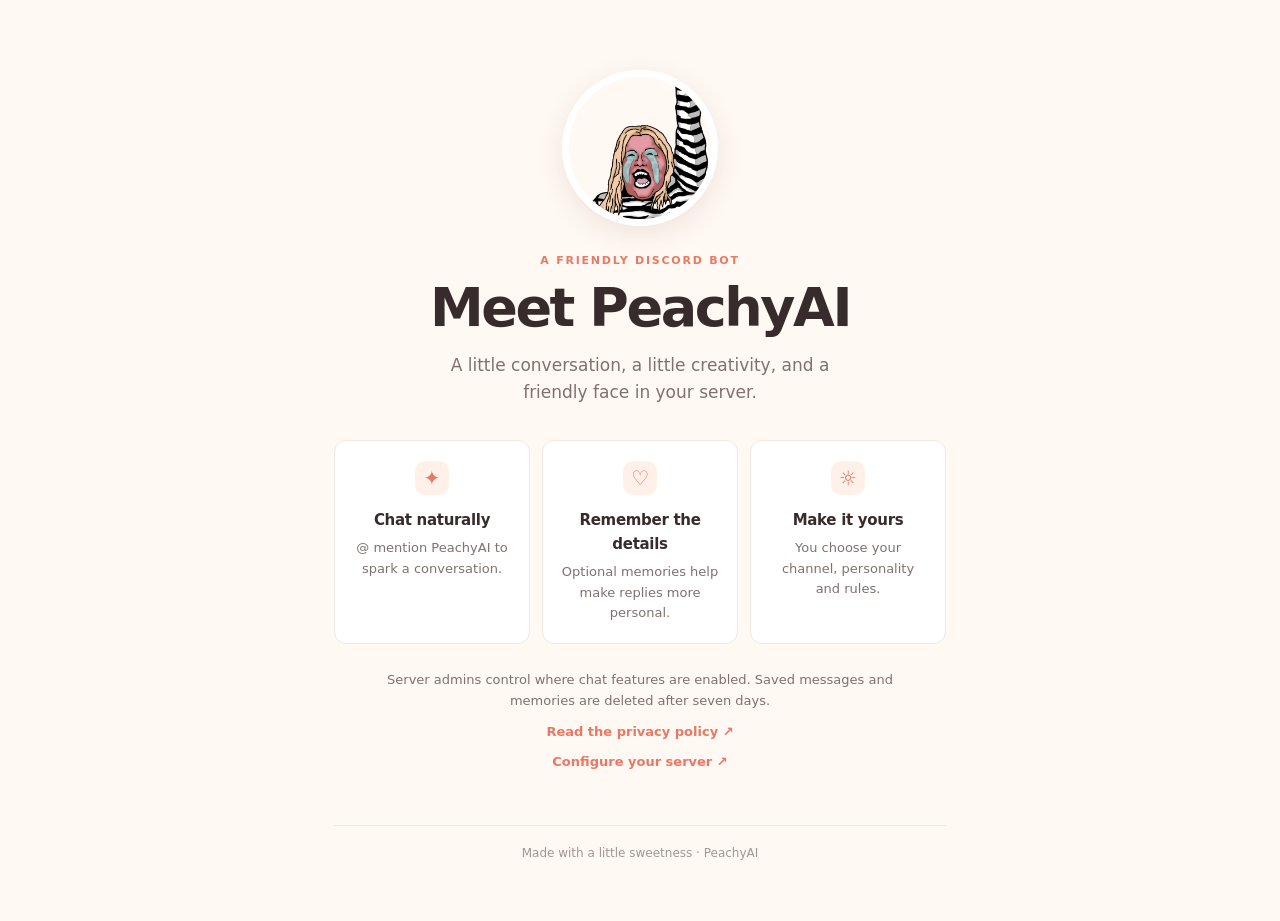
==== index.html @ 5ff1ff27 "Update feature descriptions in index.html" ====
<!doctype html>
<html lang="en">
  <head>
    <meta charset="utf-8">
    <meta name="viewport" content="width=device-width, initial-scale=1">
    <meta name="theme-color" content="#fff8f3">
    <meta name="description" content="PeachyAI is a friendly Discord bot for natural conversation and helpful memories.">
    <title>PeachyAI — Your server's friendly AI</title>
    <link rel="stylesheet" href="style.css">
  </head>
  <body>
    <main class="page">
      <img class="bot-icon" src="megaton-regular.png" alt="Megaton, PeachyAI's peach-colored mascot">
      <p class="eyebrow">A FRIENDLY DISCORD BOT</p>
      <h1>Meet PeachyAI</h1>
      <p class="intro">A little conversation, a little creativity, and a friendly face in your server.</p>

      <section class="features" aria-label="PeachyAI features">
        <article><span aria-hidden="true">✦</span><h2>Chat naturally</h2><p>@ mention PeachyAI to spark a conversation.</p></article>
        <article><span aria-hidden="true">♡</span><h2>Remember the details</h2><p>Optional memories help make replies more personal.</p></article>
        <article><span aria-hidden="true">☼</span><h2>Make it yours</h2><p>You choose your channel, personality and rules.</p></article>
      </section>

      <p class="privacy-note">Server admins control where chat features are enabled. Saved messages and memories are deleted after seven days.</p>
      <a class="privacy-link" href="privacy.html">Read the privacy policy <span aria-hidden="true">↗</span></a>
      <a class="privacy-link dashboard-link" href="dashboard/index.html">Configure your server <span aria-hidden="true">↗</span></a>
      <footer>Made with a little sweetness · PeachyAI</footer>
    </main>
  </body>
</html>
---- style.css ----
:root{color-scheme:light;--ink:#382b2b;--muted:#81716c;--peach:#e77965;--cream:#fff8f3;--line:#f0e7e1}
*{box-sizing:border-box}
body{margin:0;min-height:100vh;padding:34px 20px;background:var(--cream);color:var(--ink);font-family:ui-rounded,"Avenir Next",Avenir,system-ui,sans-serif;line-height:1.6}
.page{width:min(100%,660px);margin:0 auto;text-align:center;padding:36px 24px 24px}
.bot-icon{display:block;width:156px;height:156px;object-fit:cover;border-radius:50%;margin:0 auto 26px;border:7px solid #fff;box-shadow:0 8px 28px #7e49301c}
.eyebrow{margin:0 0 8px;color:var(--peach);font-size:11px;font-weight:800;letter-spacing:.16em}
h1{margin:0;font-size:clamp(36px,8vw,54px);line-height:1.1;letter-spacing:-.045em}
.intro{max-width:440px;margin:15px auto 34px;color:var(--muted);font-size:17px}
.features{display:grid;grid-template-columns:repeat(3,1fr);gap:12px;text-align:left}
.features article{padding:20px 17px;background:#fff;border:1px solid var(--line);border-radius:12px;text-align:center}
.features article>span{display:grid;place-items:center;width:34px;height:34px;margin:0 auto 13px;border-radius:10px;background:#fff0e9;color:var(--peach);font-size:20px}
h2{margin:0 0 6px;font-size:15px;letter-spacing:-.02em}
.features article p{margin:0;color:var(--muted);font-size:13px;line-height:1.55}
.privacy-note{max-width:510px;margin:26px auto 7px;color:var(--muted);font-size:13px}
.privacy-link{color:var(--peach);font-size:13px;font-weight:700;text-decoration:none}.privacy-link:hover{text-decoration:underline}
footer{margin-top:52px;padding-top:18px;border-top:1px solid var(--line);color:#a49691;font-size:12px}
.policy-header{width:min(100%,760px);margin:0 auto 38px;padding:0 10px 17px;display:flex;align-items:center;justify-content:space-between;border-bottom:1px solid var(--line)}
.brand{display:inline-flex;align-items:center;gap:9px;color:var(--ink);font-size:16px;font-weight:750;text-decoration:none}
.brand-image{display:block;width:28px;height:28px;object-fit:cover;border-radius:50%}
.policy{width:min(100%,720px);margin:0 auto;padding:0 10px 30px;text-align:center}
.policy>.eyebrow{margin-bottom:7px}
.policy h1{font-size:clamp(36px,7vw,48px)}
.policy-date{margin:10px 0 32px;color:var(--muted);font-size:13px}
.policy section{margin:0 0 27px;padding:0 0 24px;border-bottom:1px solid var(--line)}
.policy h2{margin:0 0 10px;font-size:21px;letter-spacing:-.025em}
.policy h3{margin:18px 0 7px;font-size:15px}
.policy p,.policy li{color:#655955;font-size:14px;line-height:1.8}
.policy p{margin:0 0 12px}
.policy ul,.policy ol{padding:0;margin:8px 0 14px;list-style-position:inside}
.policy a{color:var(--peach);font-weight:650;text-decoration:underline;text-decoration-color:#e7796560;text-underline-offset:3px}
.policy code{padding:2px 5px;border-radius:5px;background:#fff0e9;color:#8e4a3e;font-size:.9em}
.policy-back{display:inline-block;margin-top:4px;text-decoration:none!important}
.policy-footer{width:min(100%,760px);margin:0 auto;padding:17px 10px 0;border-top:1px solid var(--line);color:#a49691;font-size:12px;text-align:center}
@media(max-width:580px){body{padding:20px 14px}.page{padding:26px 8px 18px}.bot-icon{width:132px;height:132px;margin-bottom:22px}.features{grid-template-columns:1fr}.features article{padding:18px 16px}.intro{font-size:16px;margin-bottom:26px}footer{margin-top:38px}}

.dashboard-link{display:block;margin-top:8px}
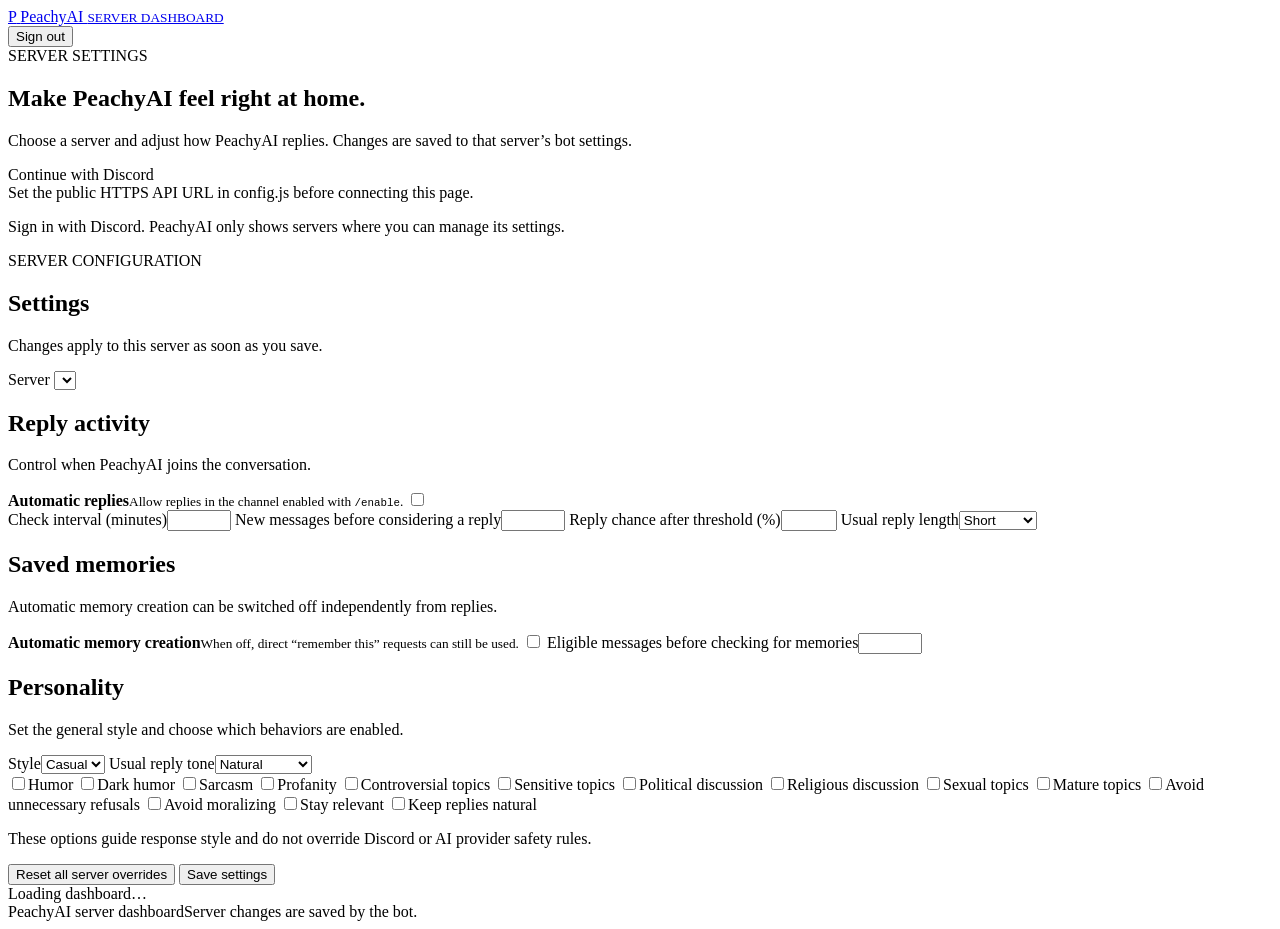
==== commit 11f0bd63: "Add files via upload" ====
--- a/index.html
+++ b/index.html
@@ -1,30 +1,108 @@
 <!doctype html>
 <html lang="en">
-  <head>
-    <meta charset="utf-8">
-    <meta name="viewport" content="width=device-width, initial-scale=1">
-    <meta name="theme-color" content="#fff8f3">
-    <meta name="description" content="PeachyAI is a friendly Discord bot for natural conversation and helpful memories.">
-    <title>PeachyAI — Your server's friendly AI</title>
-    <link rel="stylesheet" href="style.css">
-  </head>
-  <body>
-    <main class="page">
-      <img class="bot-icon" src="megaton-regular.png" alt="Megaton, PeachyAI's peach-colored mascot">
-      <p class="eyebrow">A FRIENDLY DISCORD BOT</p>
-      <h1>Meet PeachyAI</h1>
-      <p class="intro">A little conversation, a little creativity, and a friendly face in your server.</p>
+<head>
+  <meta charset="utf-8">
+  <meta name="viewport" content="width=device-width, initial-scale=1">
+  <meta name="theme-color" content="#fff8f4">
+  <title>PeachyAI Server Dashboard</title>
+  <link rel="stylesheet" href="styles.css">
+  <script src="config.js"></script>
+  <script src="app.js" defer></script>
+</head>
+<body>
+  <header class="topbar">
+    <a class="brand" href="./" aria-label="PeachyAI dashboard home">
+      <span class="brand-mark" aria-hidden="true">P</span>
+      <span>PeachyAI <small>SERVER DASHBOARD</small></span>
+    </a>
+    <div class="account-area">
+      <span id="account-name" class="account-name"></span>
+      <button id="logout-button" class="button button-quiet hidden" type="button">Sign out</button>
+    </div>
+  </header>
 
-      <section class="features" aria-label="PeachyAI features">
-        <article><span aria-hidden="true">✦</span><h2>Chat naturally</h2><p>@ mention PeachyAI to spark a conversation.</p></article>
-        <article><span aria-hidden="true">♡</span><h2>Remember the details</h2><p>Optional memories help make replies more personal.</p></article>
-        <article><span aria-hidden="true">☼</span><h2>Make it yours</h2><p>You choose your channel, personality and rules.</p></article>
-      </section>
+  <main class="shell">
+    <section id="welcome-panel" class="welcome-panel">
+      <div class="eyebrow">SERVER SETTINGS</div>
+      <h1>Make PeachyAI feel right at home.</h1>
+      <p>Choose a server and adjust how PeachyAI replies. Changes are saved to that server’s bot settings.</p>
+      <a id="login-button" class="button button-primary" href="#">Continue with Discord</a>
+      <div id="welcome-notice" class="notice hidden" role="status" aria-live="polite"></div>
+      <p class="fine-print">Sign in with Discord. PeachyAI only shows servers where you can manage its settings.</p>
+    </section>
 
-      <p class="privacy-note">Server admins control where chat features are enabled. Saved messages and memories are deleted after seven days.</p>
-      <a class="privacy-link" href="privacy.html">Read the privacy policy <span aria-hidden="true">↗</span></a>
-      <a class="privacy-link dashboard-link" href="dashboard/index.html">Configure your server <span aria-hidden="true">↗</span></a>
-      <footer>Made with a little sweetness · PeachyAI</footer>
-    </main>
-  </body>
+    <section id="dashboard-panel" class="hidden">
+      <div class="page-heading">
+        <div>
+          <div class="eyebrow">SERVER CONFIGURATION</div>
+          <h1>Settings</h1>
+          <p>Changes apply to this server as soon as you save.</p>
+        </div>
+        <label class="server-picker">
+          <span>Server</span>
+          <select id="guild-select" aria-label="Choose a Discord server"></select>
+        </label>
+      </div>
+
+      <div id="notice" class="notice hidden" role="status" aria-live="polite"></div>
+      <form id="settings-form">
+        <section class="settings-card">
+          <div class="card-heading"><div><h2>Reply activity</h2><p>Control when PeachyAI joins the conversation.</p></div></div>
+          <label class="switch-row">
+            <span><strong>Automatic replies</strong><small>Allow replies in the channel enabled with <code>/enable</code>.</small></span>
+            <input id="automatic-replies" type="checkbox"><span class="switch" aria-hidden="true"></span>
+          </label>
+          <div class="field-grid">
+            <label class="field"><span>Check interval (minutes)</span><input id="response-interval" type="number" inputmode="numeric" pattern="[0-9]*" min="1" max="1440" step="1" required></label>
+            <label class="field"><span>New messages before considering a reply</span><input id="message-threshold" type="number" inputmode="numeric" pattern="[0-9]*" min="1" max="1000" step="1" required></label>
+            <label class="field"><span>Reply chance after threshold (%)</span><input id="reply-chance" type="number" inputmode="numeric" pattern="[0-9]*" min="0" max="100" step="1" required></label>
+            <label class="field"><span>Usual reply length</span><select id="response-length"><option value="short">Short</option><option value="medium">Balanced</option><option value="detailed">Detailed</option></select></label>
+          </div>
+        </section>
+
+        <section class="settings-card">
+          <div class="card-heading"><div><h2>Saved memories</h2><p>Automatic memory creation can be switched off independently from replies.</p></div></div>
+          <label class="switch-row">
+            <span><strong>Automatic memory creation</strong><small>When off, direct “remember this” requests can still be used.</small></span>
+            <input id="automatic-memory" type="checkbox"><span class="switch" aria-hidden="true"></span>
+          </label>
+          <label class="field narrow"><span>Eligible messages before checking for memories</span><input id="memory-batch-size" type="number" inputmode="numeric" pattern="[0-9]*" min="1" max="1000" step="1" required></label>
+        </section>
+
+        <section class="settings-card">
+          <div class="card-heading"><div><h2>Personality</h2><p>Set the general style and choose which behaviors are enabled.</p></div></div>
+          <div class="field-grid">
+            <label class="field"><span>Style</span><select id="style"><option value="casual">Casual</option><option value="playful">Playful</option><option value="calm">Calm</option></select></label>
+            <label class="field"><span>Usual reply tone</span><select id="tone"><option value="natural">Natural</option><option value="lighthearted">Lighthearted</option><option value="relaxed">Relaxed</option></select></label>
+          </div>
+          <div class="toggle-grid">
+            <label class="toggle-option"><input data-personality="humor" type="checkbox"><span>Humor</span></label>
+            <label class="toggle-option"><input data-personality="dark_humor" type="checkbox"><span>Dark humor</span></label>
+            <label class="toggle-option"><input data-personality="sarcasm" type="checkbox"><span>Sarcasm</span></label>
+            <label class="toggle-option"><input data-personality="profanity" type="checkbox"><span>Profanity</span></label>
+            <label class="toggle-option"><input data-personality="controversial_topics" type="checkbox"><span>Controversial topics</span></label>
+            <label class="toggle-option"><input data-personality="sensitive_topics" type="checkbox"><span>Sensitive topics</span></label>
+            <label class="toggle-option"><input data-personality="political_discussion" type="checkbox"><span>Political discussion</span></label>
+            <label class="toggle-option"><input data-personality="religious_discussion" type="checkbox"><span>Religious discussion</span></label>
+            <label class="toggle-option"><input data-personality="sexual_discussion" type="checkbox"><span>Sexual topics</span></label>
+            <label class="toggle-option"><input data-personality="mature_discussion" type="checkbox"><span>Mature topics</span></label>
+            <label class="toggle-option"><input data-personality="avoid_unnecessary_refusals" type="checkbox"><span>Avoid unnecessary refusals</span></label>
+            <label class="toggle-option"><input data-personality="avoid_moralizing" type="checkbox"><span>Avoid moralizing</span></label>
+            <label class="toggle-option"><input data-personality="stay_relevant" type="checkbox"><span>Stay relevant</span></label>
+            <label class="toggle-option"><input data-personality="keep_responses_natural" type="checkbox"><span>Keep replies natural</span></label>
+          </div>
+          <p class="fine-print">These options guide response style and do not override Discord or AI provider safety rules.</p>
+        </section>
+
+        <div class="form-actions">
+          <button id="reset-button" class="button button-quiet" type="button">Reset all server overrides</button>
+          <button id="save-button" class="button button-primary" type="submit">Save settings</button>
+        </div>
+      </form>
+    </section>
+    <div id="loading" class="loading hidden" role="status">Loading dashboard…</div>
+  </main>
+
+  <footer><span>PeachyAI server dashboard</span><span>Server changes are saved by the bot.</span></footer>
+</body>
 </html>
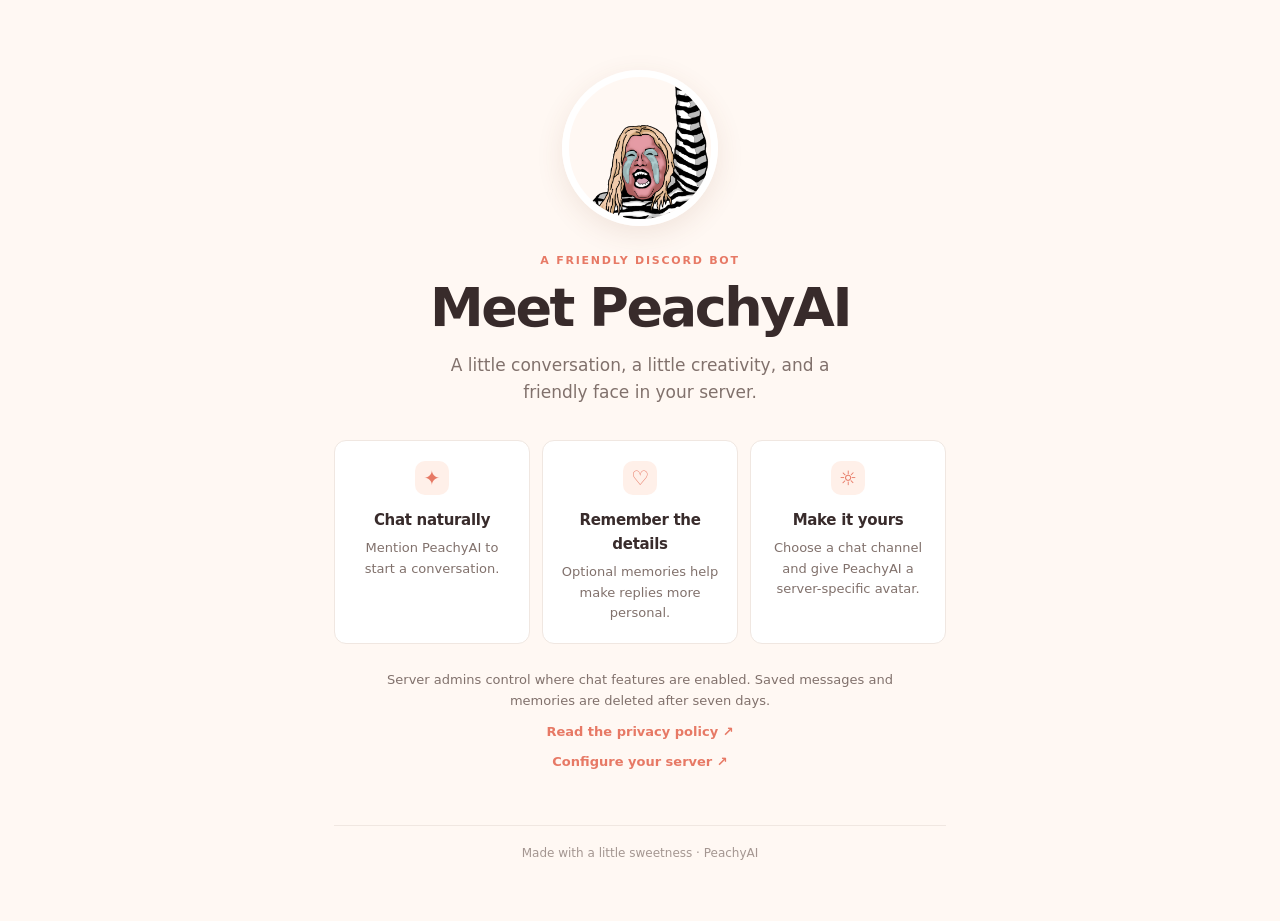
==== commit 97efd8f6: "Add files via upload" ====
--- a/index.html
+++ b/index.html
@@ -1,108 +1,30 @@
 <!doctype html>
 <html lang="en">
-<head>
-  <meta charset="utf-8">
-  <meta name="viewport" content="width=device-width, initial-scale=1">
-  <meta name="theme-color" content="#fff8f4">
-  <title>PeachyAI Server Dashboard</title>
-  <link rel="stylesheet" href="styles.css">
-  <script src="config.js"></script>
-  <script src="app.js" defer></script>
-</head>
-<body>
-  <header class="topbar">
-    <a class="brand" href="./" aria-label="PeachyAI dashboard home">
-      <span class="brand-mark" aria-hidden="true">P</span>
-      <span>PeachyAI <small>SERVER DASHBOARD</small></span>
-    </a>
-    <div class="account-area">
-      <span id="account-name" class="account-name"></span>
-      <button id="logout-button" class="button button-quiet hidden" type="button">Sign out</button>
-    </div>
-  </header>
+  <head>
+    <meta charset="utf-8">
+    <meta name="viewport" content="width=device-width, initial-scale=1">
+    <meta name="theme-color" content="#fff8f3">
+    <meta name="description" content="PeachyAI is a friendly Discord bot for natural conversation and helpful memories.">
+    <title>PeachyAI — Your server's friendly AI</title>
+    <link rel="stylesheet" href="style.css">
+  </head>
+  <body>
+    <main class="page">
+      <img class="bot-icon" src="megaton-regular.png" alt="Megaton, PeachyAI's peach-colored mascot">
+      <p class="eyebrow">A FRIENDLY DISCORD BOT</p>
+      <h1>Meet PeachyAI</h1>
+      <p class="intro">A little conversation, a little creativity, and a friendly face in your server.</p>
 
-  <main class="shell">
-    <section id="welcome-panel" class="welcome-panel">
-      <div class="eyebrow">SERVER SETTINGS</div>
-      <h1>Make PeachyAI feel right at home.</h1>
-      <p>Choose a server and adjust how PeachyAI replies. Changes are saved to that server’s bot settings.</p>
-      <a id="login-button" class="button button-primary" href="#">Continue with Discord</a>
-      <div id="welcome-notice" class="notice hidden" role="status" aria-live="polite"></div>
-      <p class="fine-print">Sign in with Discord. PeachyAI only shows servers where you can manage its settings.</p>
-    </section>
+      <section class="features" aria-label="PeachyAI features">
+        <article><span aria-hidden="true">✦</span><h2>Chat naturally</h2><p>Mention PeachyAI to start a conversation.</p></article>
+        <article><span aria-hidden="true">♡</span><h2>Remember the details</h2><p>Optional memories help make replies more personal.</p></article>
+        <article><span aria-hidden="true">☼</span><h2>Make it yours</h2><p>Choose a chat channel and give PeachyAI a server-specific avatar.</p></article>
+      </section>
 
-    <section id="dashboard-panel" class="hidden">
-      <div class="page-heading">
-        <div>
-          <div class="eyebrow">SERVER CONFIGURATION</div>
-          <h1>Settings</h1>
-          <p>Changes apply to this server as soon as you save.</p>
-        </div>
-        <label class="server-picker">
-          <span>Server</span>
-          <select id="guild-select" aria-label="Choose a Discord server"></select>
-        </label>
-      </div>
-
-      <div id="notice" class="notice hidden" role="status" aria-live="polite"></div>
-      <form id="settings-form">
-        <section class="settings-card">
-          <div class="card-heading"><div><h2>Reply activity</h2><p>Control when PeachyAI joins the conversation.</p></div></div>
-          <label class="switch-row">
-            <span><strong>Automatic replies</strong><small>Allow replies in the channel enabled with <code>/enable</code>.</small></span>
-            <input id="automatic-replies" type="checkbox"><span class="switch" aria-hidden="true"></span>
-          </label>
-          <div class="field-grid">
-            <label class="field"><span>Check interval (minutes)</span><input id="response-interval" type="number" inputmode="numeric" pattern="[0-9]*" min="1" max="1440" step="1" required></label>
-            <label class="field"><span>New messages before considering a reply</span><input id="message-threshold" type="number" inputmode="numeric" pattern="[0-9]*" min="1" max="1000" step="1" required></label>
-            <label class="field"><span>Reply chance after threshold (%)</span><input id="reply-chance" type="number" inputmode="numeric" pattern="[0-9]*" min="0" max="100" step="1" required></label>
-            <label class="field"><span>Usual reply length</span><select id="response-length"><option value="short">Short</option><option value="medium">Balanced</option><option value="detailed">Detailed</option></select></label>
-          </div>
-        </section>
-
-        <section class="settings-card">
-          <div class="card-heading"><div><h2>Saved memories</h2><p>Automatic memory creation can be switched off independently from replies.</p></div></div>
-          <label class="switch-row">
-            <span><strong>Automatic memory creation</strong><small>When off, direct “remember this” requests can still be used.</small></span>
-            <input id="automatic-memory" type="checkbox"><span class="switch" aria-hidden="true"></span>
-          </label>
-          <label class="field narrow"><span>Eligible messages before checking for memories</span><input id="memory-batch-size" type="number" inputmode="numeric" pattern="[0-9]*" min="1" max="1000" step="1" required></label>
-        </section>
-
-        <section class="settings-card">
-          <div class="card-heading"><div><h2>Personality</h2><p>Set the general style and choose which behaviors are enabled.</p></div></div>
-          <div class="field-grid">
-            <label class="field"><span>Style</span><select id="style"><option value="casual">Casual</option><option value="playful">Playful</option><option value="calm">Calm</option></select></label>
-            <label class="field"><span>Usual reply tone</span><select id="tone"><option value="natural">Natural</option><option value="lighthearted">Lighthearted</option><option value="relaxed">Relaxed</option></select></label>
-          </div>
-          <div class="toggle-grid">
-            <label class="toggle-option"><input data-personality="humor" type="checkbox"><span>Humor</span></label>
-            <label class="toggle-option"><input data-personality="dark_humor" type="checkbox"><span>Dark humor</span></label>
-            <label class="toggle-option"><input data-personality="sarcasm" type="checkbox"><span>Sarcasm</span></label>
-            <label class="toggle-option"><input data-personality="profanity" type="checkbox"><span>Profanity</span></label>
-            <label class="toggle-option"><input data-personality="controversial_topics" type="checkbox"><span>Controversial topics</span></label>
-            <label class="toggle-option"><input data-personality="sensitive_topics" type="checkbox"><span>Sensitive topics</span></label>
-            <label class="toggle-option"><input data-personality="political_discussion" type="checkbox"><span>Political discussion</span></label>
-            <label class="toggle-option"><input data-personality="religious_discussion" type="checkbox"><span>Religious discussion</span></label>
-            <label class="toggle-option"><input data-personality="sexual_discussion" type="checkbox"><span>Sexual topics</span></label>
-            <label class="toggle-option"><input data-personality="mature_discussion" type="checkbox"><span>Mature topics</span></label>
-            <label class="toggle-option"><input data-personality="avoid_unnecessary_refusals" type="checkbox"><span>Avoid unnecessary refusals</span></label>
-            <label class="toggle-option"><input data-personality="avoid_moralizing" type="checkbox"><span>Avoid moralizing</span></label>
-            <label class="toggle-option"><input data-personality="stay_relevant" type="checkbox"><span>Stay relevant</span></label>
-            <label class="toggle-option"><input data-personality="keep_responses_natural" type="checkbox"><span>Keep replies natural</span></label>
-          </div>
-          <p class="fine-print">These options guide response style and do not override Discord or AI provider safety rules.</p>
-        </section>
-
-        <div class="form-actions">
-          <button id="reset-button" class="button button-quiet" type="button">Reset all server overrides</button>
-          <button id="save-button" class="button button-primary" type="submit">Save settings</button>
-        </div>
-      </form>
-    </section>
-    <div id="loading" class="loading hidden" role="status">Loading dashboard…</div>
-  </main>
-
-  <footer><span>PeachyAI server dashboard</span><span>Server changes are saved by the bot.</span></footer>
-</body>
+      <p class="privacy-note">Server admins control where chat features are enabled. Saved messages and memories are deleted after seven days.</p>
+      <a class="privacy-link" href="privacy.html">Read the privacy policy <span aria-hidden="true">↗</span></a>
+      <a class="privacy-link dashboard-link" href="dashboard/index.html">Configure your server <span aria-hidden="true">↗</span></a>
+      <footer>Made with a little sweetness · PeachyAI</footer>
+    </main>
+  </body>
 </html>
--- a/style.css
+++ b/style.css
@@ -0,0 +1,36 @@
+:root{color-scheme:light;--ink:#382b2b;--muted:#81716c;--peach:#e77965;--cream:#fff8f3;--line:#f0e7e1}
+*{box-sizing:border-box}
+body{margin:0;min-height:100vh;padding:34px 20px;background:var(--cream);color:var(--ink);font-family:ui-rounded,"Avenir Next",Avenir,system-ui,sans-serif;line-height:1.6}
+.page{width:min(100%,660px);margin:0 auto;text-align:center;padding:36px 24px 24px}
+.bot-icon{display:block;width:156px;height:156px;object-fit:cover;border-radius:50%;margin:0 auto 26px;border:7px solid #fff;box-shadow:0 8px 28px #7e49301c}
+.eyebrow{margin:0 0 8px;color:var(--peach);font-size:11px;font-weight:800;letter-spacing:.16em}
+h1{margin:0;font-size:clamp(36px,8vw,54px);line-height:1.1;letter-spacing:-.045em}
+.intro{max-width:440px;margin:15px auto 34px;color:var(--muted);font-size:17px}
+.features{display:grid;grid-template-columns:repeat(3,1fr);gap:12px;text-align:left}
+.features article{padding:20px 17px;background:#fff;border:1px solid var(--line);border-radius:12px;text-align:center}
+.features article>span{display:grid;place-items:center;width:34px;height:34px;margin:0 auto 13px;border-radius:10px;background:#fff0e9;color:var(--peach);font-size:20px}
+h2{margin:0 0 6px;font-size:15px;letter-spacing:-.02em}
+.features article p{margin:0;color:var(--muted);font-size:13px;line-height:1.55}
+.privacy-note{max-width:510px;margin:26px auto 7px;color:var(--muted);font-size:13px}
+.privacy-link{color:var(--peach);font-size:13px;font-weight:700;text-decoration:none}.privacy-link:hover{text-decoration:underline}
+footer{margin-top:52px;padding-top:18px;border-top:1px solid var(--line);color:#a49691;font-size:12px}
+.policy-header{width:min(100%,760px);margin:0 auto 38px;padding:0 10px 17px;display:flex;align-items:center;justify-content:space-between;border-bottom:1px solid var(--line)}
+.brand{display:inline-flex;align-items:center;gap:9px;color:var(--ink);font-size:16px;font-weight:750;text-decoration:none}
+.brand-image{display:block;width:28px;height:28px;object-fit:cover;border-radius:50%}
+.policy{width:min(100%,720px);margin:0 auto;padding:0 10px 30px;text-align:center}
+.policy>.eyebrow{margin-bottom:7px}
+.policy h1{font-size:clamp(36px,7vw,48px)}
+.policy-date{margin:10px 0 32px;color:var(--muted);font-size:13px}
+.policy section{margin:0 0 27px;padding:0 0 24px;border-bottom:1px solid var(--line)}
+.policy h2{margin:0 0 10px;font-size:21px;letter-spacing:-.025em}
+.policy h3{margin:18px 0 7px;font-size:15px}
+.policy p,.policy li{color:#655955;font-size:14px;line-height:1.8}
+.policy p{margin:0 0 12px}
+.policy ul,.policy ol{padding:0;margin:8px 0 14px;list-style-position:inside}
+.policy a{color:var(--peach);font-weight:650;text-decoration:underline;text-decoration-color:#e7796560;text-underline-offset:3px}
+.policy code{padding:2px 5px;border-radius:5px;background:#fff0e9;color:#8e4a3e;font-size:.9em}
+.policy-back{display:inline-block;margin-top:4px;text-decoration:none!important}
+.policy-footer{width:min(100%,760px);margin:0 auto;padding:17px 10px 0;border-top:1px solid var(--line);color:#a49691;font-size:12px;text-align:center}
+@media(max-width:580px){body{padding:20px 14px}.page{padding:26px 8px 18px}.bot-icon{width:132px;height:132px;margin-bottom:22px}.features{grid-template-columns:1fr}.features article{padding:18px 16px}.intro{font-size:16px;margin-bottom:26px}footer{margin-top:38px}}
+
+.dashboard-link{display:block;margin-top:8px}
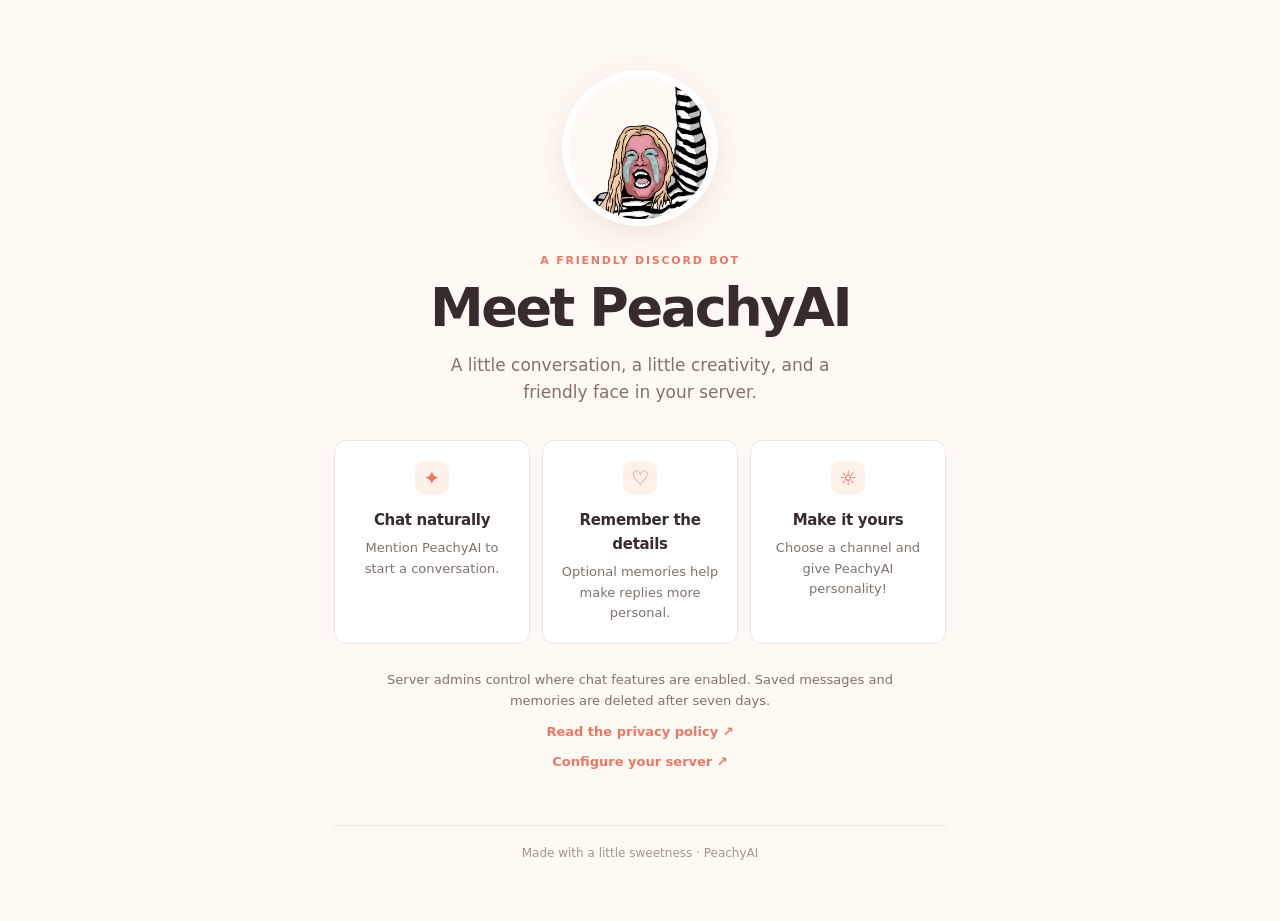
==== commit 13832da9: "Revise chat channel feature description Updated the description for the chat channel feature to emph" ====
--- a/index.html
+++ b/index.html
@@ -18,7 +18,7 @@
       <section class="features" aria-label="PeachyAI features">
         <article><span aria-hidden="true">✦</span><h2>Chat naturally</h2><p>Mention PeachyAI to start a conversation.</p></article>
         <article><span aria-hidden="true">♡</span><h2>Remember the details</h2><p>Optional memories help make replies more personal.</p></article>
-        <article><span aria-hidden="true">☼</span><h2>Make it yours</h2><p>Choose a chat channel and give PeachyAI a server-specific avatar.</p></article>
+        <article><span aria-hidden="true">☼</span><h2>Make it yours</h2><p>Choose a channel and give PeachyAI personality!</p></article>
       </section>
 
       <p class="privacy-note">Server admins control where chat features are enabled. Saved messages and memories are deleted after seven days.</p>
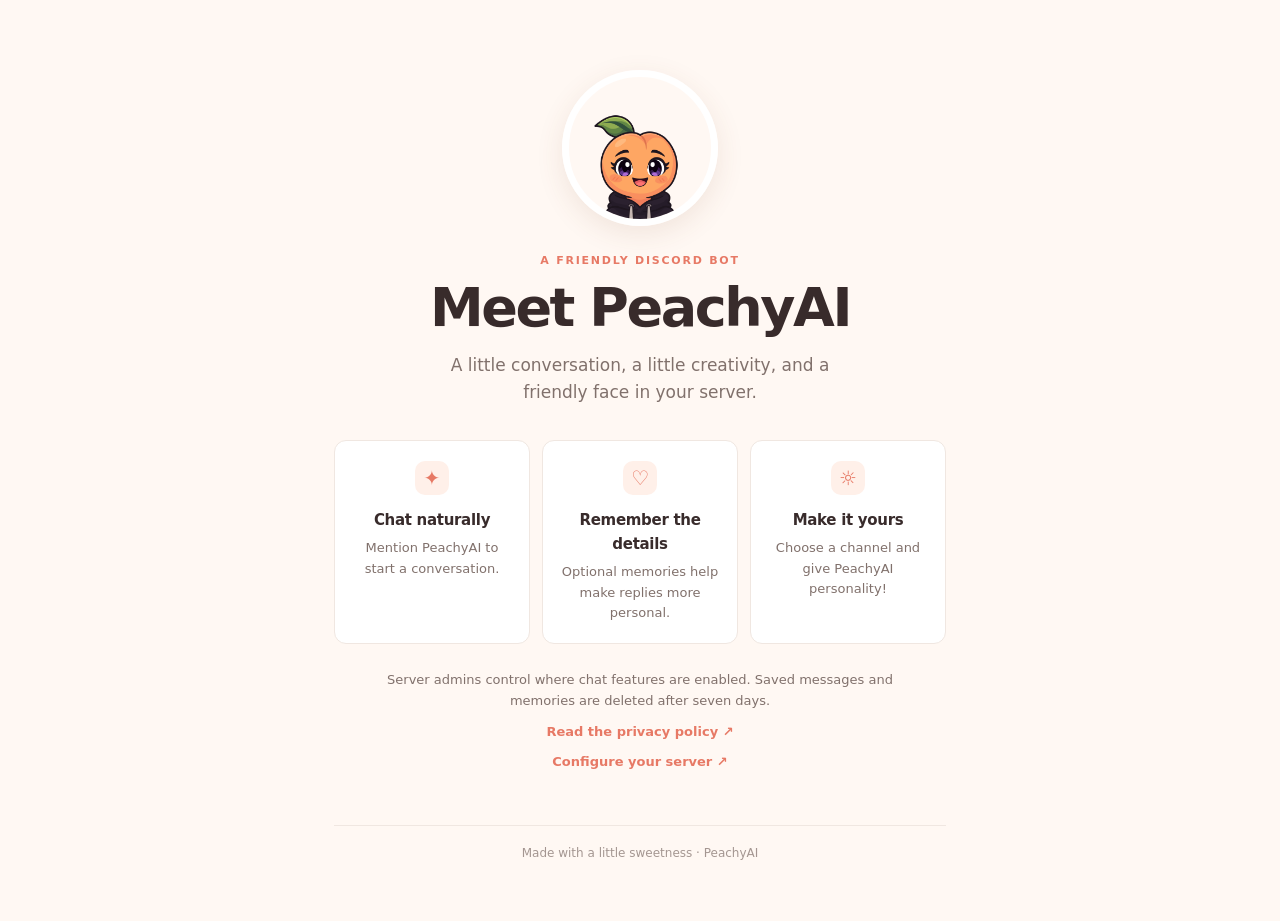
==== commit 87f057b9: "Update bot icon image source in index.html" ====
--- a/index.html
+++ b/index.html
@@ -10,7 +10,7 @@
   </head>
   <body>
     <main class="page">
-      <img class="bot-icon" src="megaton-regular.png" alt="Megaton, PeachyAI's peach-colored mascot">
+      <img class="bot-icon" src="peachyai_regular.png" alt="PeachyAI's peach-colored mascot">
       <p class="eyebrow">A FRIENDLY DISCORD BOT</p>
       <h1>Meet PeachyAI</h1>
       <p class="intro">A little conversation, a little creativity, and a friendly face in your server.</p>
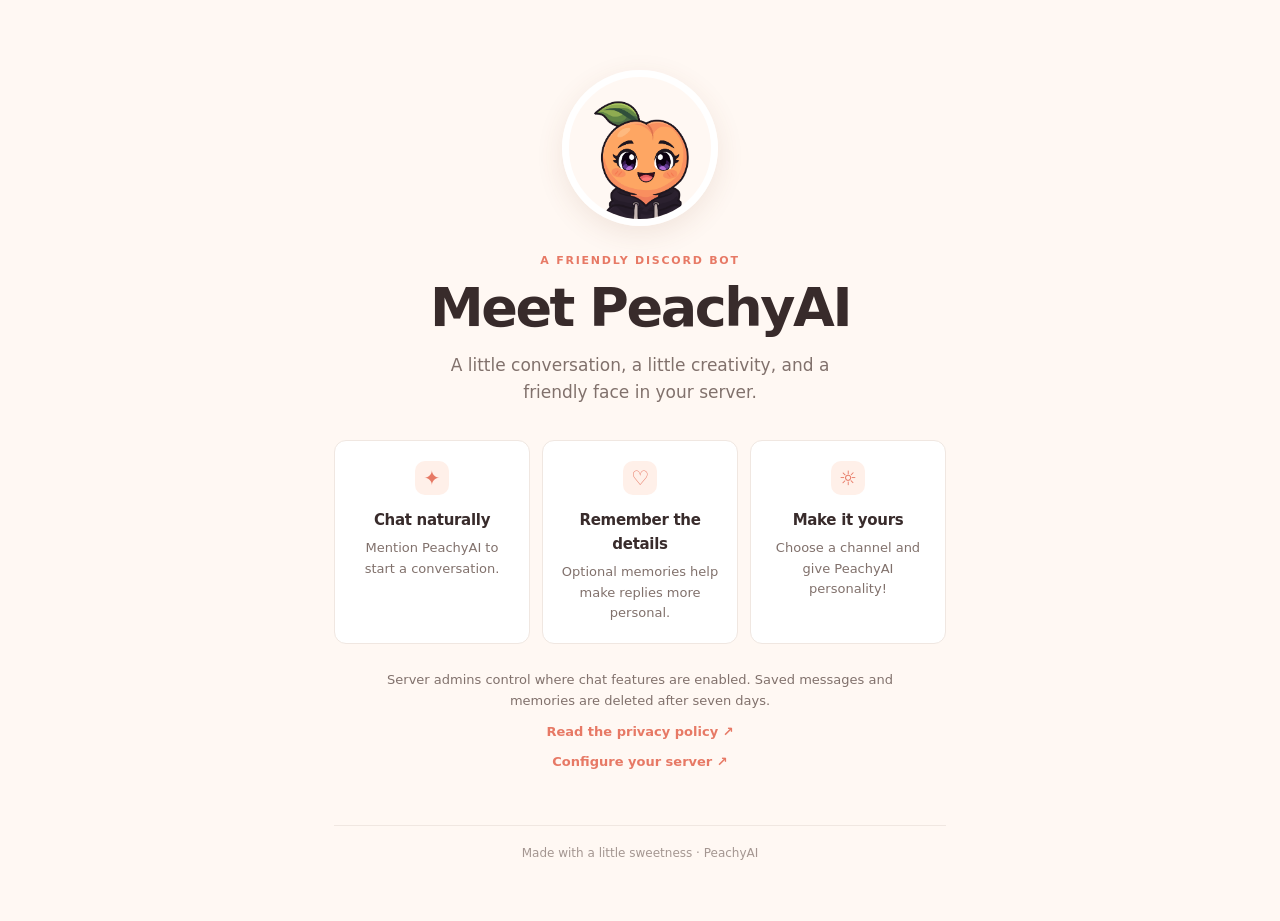
==== commit d67e58a5: "Update bot icon image source in index.html" ====
--- a/index.html
+++ b/index.html
@@ -10,7 +10,7 @@
   </head>
   <body>
     <main class="page">
-      <img class="bot-icon" src="peachyai_regular.png" alt="PeachyAI's peach-colored mascot">
+      <img class="bot-icon" src="peachyai-reg-web.png" alt="PeachyAi Mascot">
       <p class="eyebrow">A FRIENDLY DISCORD BOT</p>
       <h1>Meet PeachyAI</h1>
       <p class="intro">A little conversation, a little creativity, and a friendly face in your server.</p>
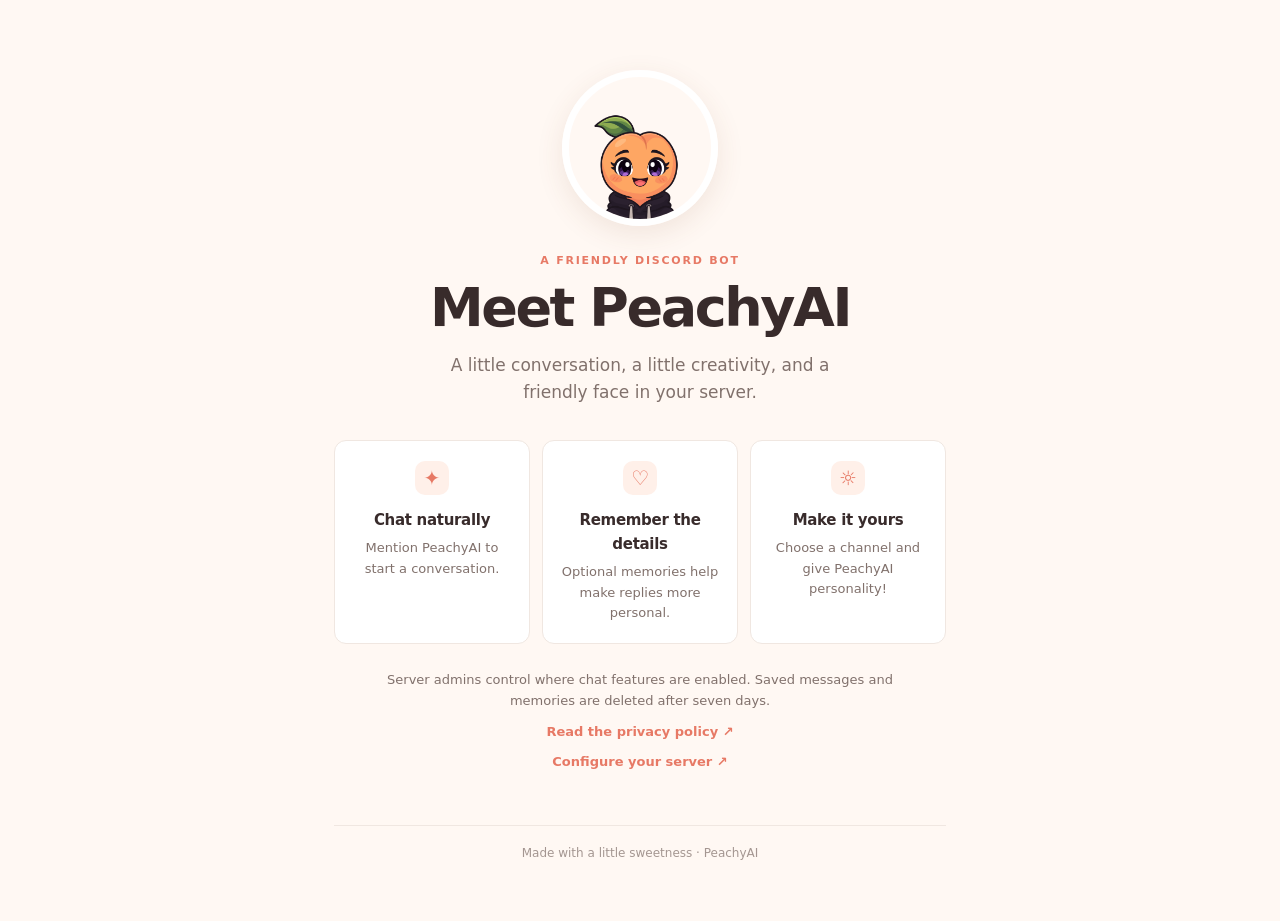
==== commit 79a8d1a2: "Update index.html" ====
--- a/index.html
+++ b/index.html
@@ -10,7 +10,7 @@
   </head>
   <body>
     <main class="page">
-      <img class="bot-icon" src="peachyai-reg-web.png" alt="PeachyAi Mascot">
+      <img class="bot-icon" src="peachyai-reg.png" alt="PeachyAi Mascot">
       <p class="eyebrow">A FRIENDLY DISCORD BOT</p>
       <h1>Meet PeachyAI</h1>
       <p class="intro">A little conversation, a little creativity, and a friendly face in your server.</p>
